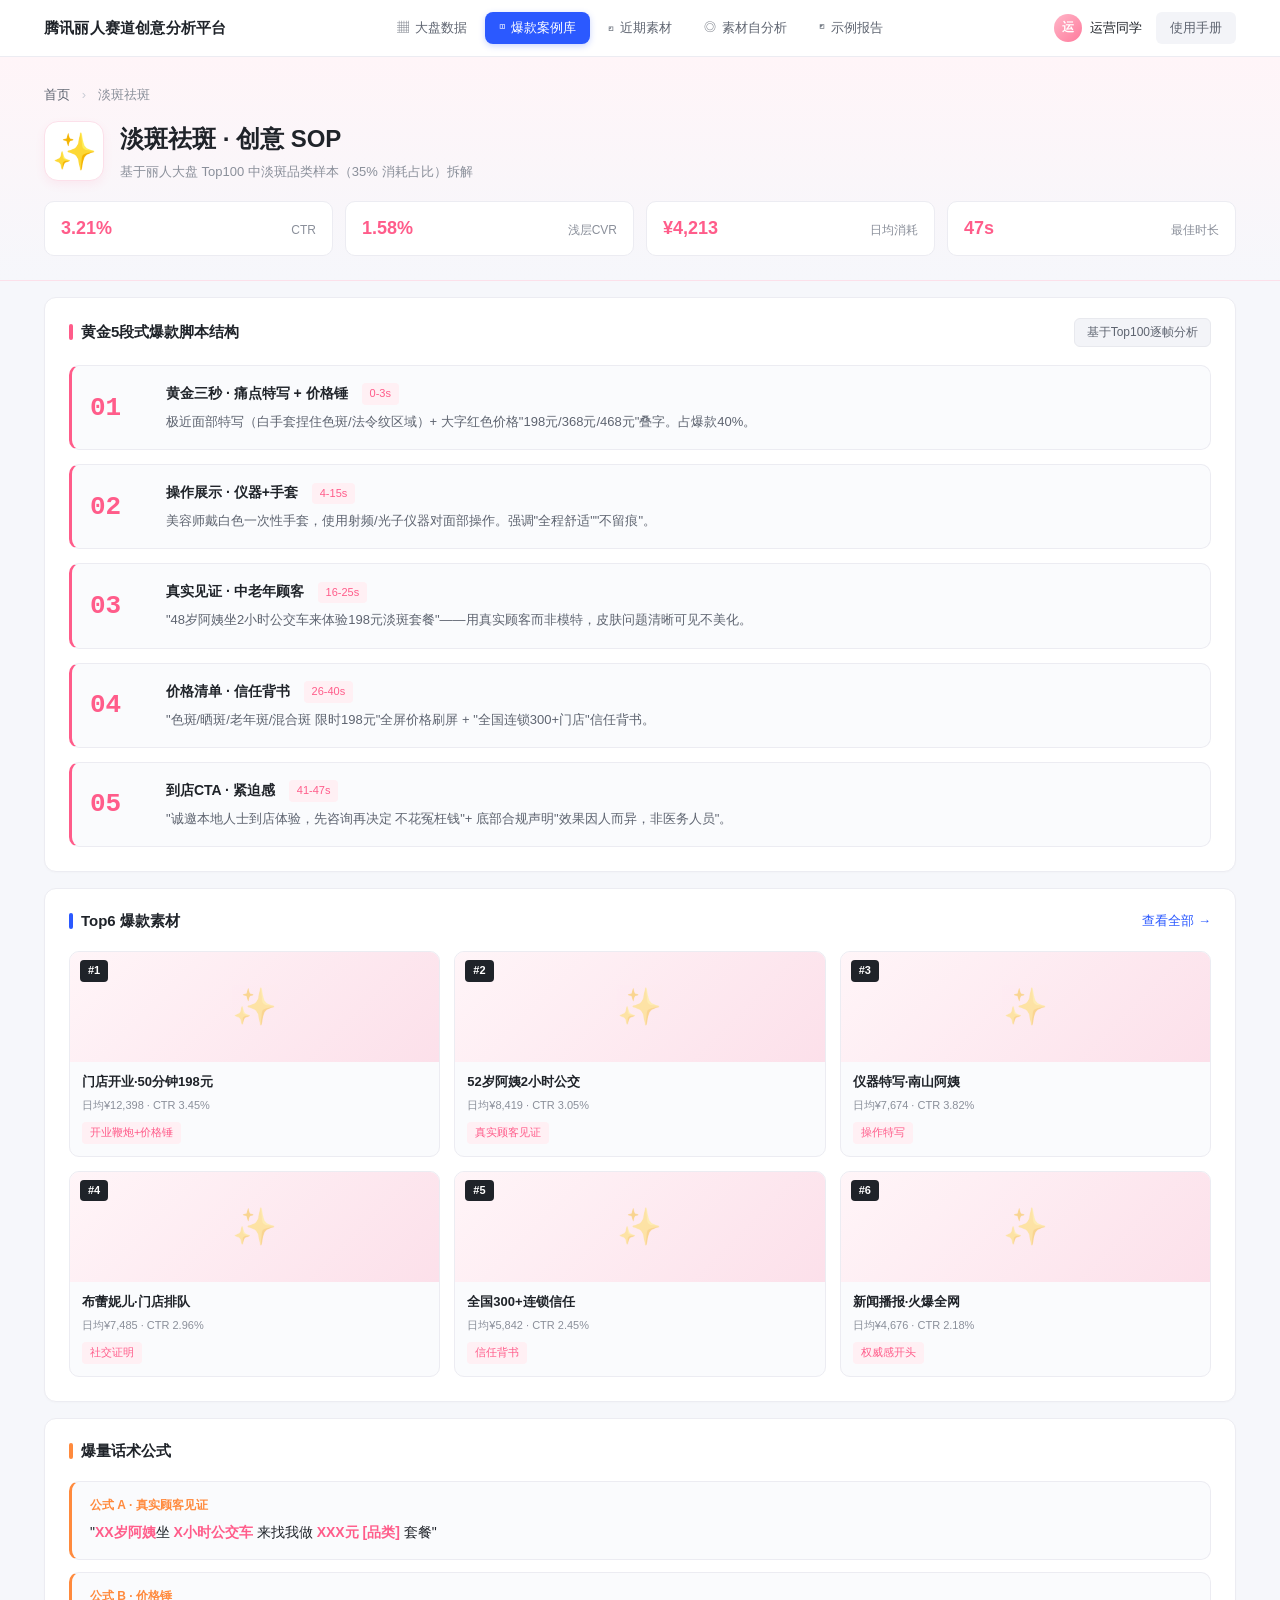
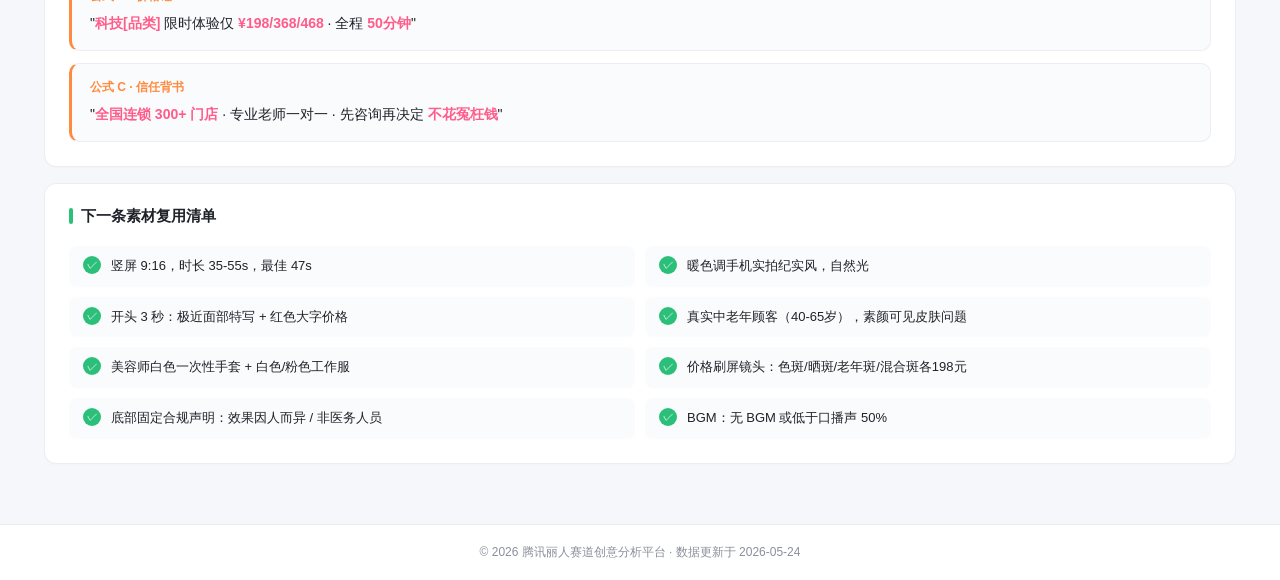
==== category.html @ 3fe84f32 "first commit: 丽人创意SOP v1" ====
<!DOCTYPE html>
<html lang="zh-CN">
<head>
<meta charset="UTF-8" />
<meta name="viewport" content="width=device-width,initial-scale=1.0" />
<title>品类SOP详情｜腾讯丽人赛道创意分析平台</title>
<link rel="stylesheet" href="styles.css" />
</head>
<body>

<!-- 顶部导航（与 index.html 一致） -->
<header class="topbar">
  <div class="topbar-inner">
    <div class="brand">腾讯丽人赛道创意分析平台</div>
    <nav class="topnav">
      <a href="index.html#/dashboard" class="nav-item"><span class="nav-icon">▦</span>大盘数据</a>
      <a href="index.html#/case" class="nav-item active"><span class="nav-icon">◫</span>爆款案例库</a>
      <a href="index.html#/trend" class="nav-item"><span class="nav-icon">◰</span>近期素材</a>
      <a href="index.html#/diagnose" class="nav-item"><span class="nav-icon">◎</span>素材自分析</a>
      <a href="index.html#/report" class="nav-item"><span class="nav-icon">◩</span>示例报告</a>
    </nav>
    <div class="topright">
      <div class="user">
        <span class="avatar">运</span>
        <span class="username">运营同学</span>
      </div>
      <a href="index.html#/manual" class="btn-manual">使用手册</a>
    </div>
  </div>
</header>

<!-- 面包屑 + 品类大标题 -->
<section class="cat-detail-head">
  <div class="container">
    <div class="cat-crumb">
      <a href="index.html#/home">首页</a>
      <span class="crumb-arrow">›</span>
      <span id="catName">淡斑祛斑</span>
    </div>
    <div class="cat-detail-title-row">
      <div class="cat-detail-emoji" id="catEmoji">✨</div>
      <div>
        <h1 class="cat-detail-title" id="catTitle">淡斑祛斑 · 创意 SOP</h1>
        <p class="cat-detail-sub" id="catSub">基于丽人大盘 Top100 中淡斑品类样本（35% 消耗占比）拆解</p>
      </div>
    </div>
    <div class="cat-detail-stats">
      <div class="cat-detail-stat"><span class="cds-num" id="statCTR">3.21%</span><span class="cds-lbl">CTR</span></div>
      <div class="cat-detail-stat"><span class="cds-num" id="statCVR">1.58%</span><span class="cds-lbl">浅层CVR</span></div>
      <div class="cat-detail-stat"><span class="cds-num" id="statCost">¥4,213</span><span class="cds-lbl">日均消耗</span></div>
      <div class="cat-detail-stat"><span class="cds-num" id="statTime">47s</span><span class="cds-lbl">最佳时长</span></div>
    </div>
  </div>
</section>

<main class="container main-area">
  <!-- 黄金5段式 SOP -->
  <div class="panel">
    <div class="panel-head">
      <div class="panel-title"><span class="dot pink-dot"></span>黄金5段式爆款脚本结构</div>
      <div class="date-range light">基于Top100逐帧分析</div>
    </div>
    <div class="sop-step-list">
      <div class="sop-step">
        <div class="sop-step-no">01</div>
        <div class="sop-step-body">
          <div class="sop-step-title">黄金三秒 · 痛点特写 + 价格锤</div>
          <div class="sop-step-time">0-3s</div>
          <div class="sop-step-desc">极近面部特写（白手套捏住色斑/法令纹区域）+ 大字红色价格"198元/368元/468元"叠字。占爆款40%。</div>
        </div>
      </div>
      <div class="sop-step">
        <div class="sop-step-no">02</div>
        <div class="sop-step-body">
          <div class="sop-step-title">操作展示 · 仪器+手套</div>
          <div class="sop-step-time">4-15s</div>
          <div class="sop-step-desc">美容师戴白色一次性手套，使用射频/光子仪器对面部操作。强调"全程舒适""不留痕"。</div>
        </div>
      </div>
      <div class="sop-step">
        <div class="sop-step-no">03</div>
        <div class="sop-step-body">
          <div class="sop-step-title">真实见证 · 中老年顾客</div>
          <div class="sop-step-time">16-25s</div>
          <div class="sop-step-desc">"48岁阿姨坐2小时公交车来体验198元淡斑套餐"——用真实顾客而非模特，皮肤问题清晰可见不美化。</div>
        </div>
      </div>
      <div class="sop-step">
        <div class="sop-step-no">04</div>
        <div class="sop-step-body">
          <div class="sop-step-title">价格清单 · 信任背书</div>
          <div class="sop-step-time">26-40s</div>
          <div class="sop-step-desc">"色斑/晒斑/老年斑/混合斑 限时198元"全屏价格刷屏 + "全国连锁300+门店"信任背书。</div>
        </div>
      </div>
      <div class="sop-step">
        <div class="sop-step-no">05</div>
        <div class="sop-step-body">
          <div class="sop-step-title">到店CTA · 紧迫感</div>
          <div class="sop-step-time">41-47s</div>
          <div class="sop-step-desc">"诚邀本地人士到店体验，先咨询再决定 不花冤枉钱"+ 底部合规声明"效果因人而异，非医务人员"。</div>
        </div>
      </div>
    </div>
  </div>

  <!-- Top6 爆款素材 -->
  <div class="panel">
    <div class="panel-head">
      <div class="panel-title"><span class="dot blue-dot"></span>Top6 爆款素材</div>
      <a href="#" class="link-more">查看全部 →</a>
    </div>
    <div class="topvid-grid">
      <div class="topvid-card">
        <div class="topvid-thumb"><span class="topvid-rank">#1</span><span class="topvid-emoji">✨</span></div>
        <div class="topvid-name">门店开业·50分钟198元</div>
        <div class="topvid-meta">日均¥12,398 · CTR 3.45%</div>
        <div class="topvid-tag">开业鞭炮+价格锤</div>
      </div>
      <div class="topvid-card">
        <div class="topvid-thumb"><span class="topvid-rank">#2</span><span class="topvid-emoji">✨</span></div>
        <div class="topvid-name">52岁阿姨2小时公交</div>
        <div class="topvid-meta">日均¥8,419 · CTR 3.05%</div>
        <div class="topvid-tag">真实顾客见证</div>
      </div>
      <div class="topvid-card">
        <div class="topvid-thumb"><span class="topvid-rank">#3</span><span class="topvid-emoji">✨</span></div>
        <div class="topvid-name">仪器特写·南山阿姨</div>
        <div class="topvid-meta">日均¥7,674 · CTR 3.82%</div>
        <div class="topvid-tag">操作特写</div>
      </div>
      <div class="topvid-card">
        <div class="topvid-thumb"><span class="topvid-rank">#4</span><span class="topvid-emoji">✨</span></div>
        <div class="topvid-name">布蕾妮儿·门店排队</div>
        <div class="topvid-meta">日均¥7,485 · CTR 2.96%</div>
        <div class="topvid-tag">社交证明</div>
      </div>
      <div class="topvid-card">
        <div class="topvid-thumb"><span class="topvid-rank">#5</span><span class="topvid-emoji">✨</span></div>
        <div class="topvid-name">全国300+连锁信任</div>
        <div class="topvid-meta">日均¥5,842 · CTR 2.45%</div>
        <div class="topvid-tag">信任背书</div>
      </div>
      <div class="topvid-card">
        <div class="topvid-thumb"><span class="topvid-rank">#6</span><span class="topvid-emoji">✨</span></div>
        <div class="topvid-name">新闻播报·火爆全网</div>
        <div class="topvid-meta">日均¥4,676 · CTR 2.18%</div>
        <div class="topvid-tag">权威感开头</div>
      </div>
    </div>
  </div>

  <!-- 爆量话术公式 -->
  <div class="panel">
    <div class="panel-head">
      <div class="panel-title"><span class="dot orange-dot"></span>爆量话术公式</div>
    </div>
    <div class="formula-grid">
      <div class="formula-card">
        <div class="formula-label">公式 A · 真实顾客见证</div>
        <div class="formula-text">"<b>XX岁阿姨</b>坐 <b>X小时公交车</b> 来找我做 <b>XXX元 [品类]</b> 套餐"</div>
      </div>
      <div class="formula-card">
        <div class="formula-label">公式 B · 价格锤</div>
        <div class="formula-text">"<b>科技[品类]</b> 限时体验仅 <b>¥198/368/468</b> · 全程 <b>50分钟</b>"</div>
      </div>
      <div class="formula-card">
        <div class="formula-label">公式 C · 信任背书</div>
        <div class="formula-text">"<b>全国连锁 300+ 门店</b> · 专业老师一对一 · 先咨询再决定 <b>不花冤枉钱</b>"</div>
      </div>
    </div>
  </div>

  <!-- 复用清单 -->
  <div class="panel">
    <div class="panel-head">
      <div class="panel-title"><span class="dot green-dot"></span>下一条素材复用清单</div>
    </div>
    <div class="checklist">
      <div class="check-item"><span class="check-mark">✓</span>竖屏 9:16，时长 35-55s，最佳 47s</div>
      <div class="check-item"><span class="check-mark">✓</span>暖色调手机实拍纪实风，自然光</div>
      <div class="check-item"><span class="check-mark">✓</span>开头 3 秒：极近面部特写 + 红色大字价格</div>
      <div class="check-item"><span class="check-mark">✓</span>真实中老年顾客（40-65岁），素颜可见皮肤问题</div>
      <div class="check-item"><span class="check-mark">✓</span>美容师白色一次性手套 + 白色/粉色工作服</div>
      <div class="check-item"><span class="check-mark">✓</span>价格刷屏镜头：色斑/晒斑/老年斑/混合斑各198元</div>
      <div class="check-item"><span class="check-mark">✓</span>底部固定合规声明：效果因人而异 / 非医务人员</div>
      <div class="check-item"><span class="check-mark">✓</span>BGM：无 BGM 或低于口播声 50%</div>
    </div>
  </div>
</main>

<footer class="footer">
  <div class="container">© 2026 腾讯丽人赛道创意分析平台 · 数据更新于 2026-05-24</div>
</footer>

<script>
// 根据 ?cat= 渲染品类信息
const CATS = {
  '淡斑': { emoji:'✨', name:'淡斑祛斑', sub:'基于丽人大盘 Top100 中淡斑品类样本（35% 消耗占比）拆解', ctr:'3.21%', cvr:'1.58%', cost:'¥4,213', time:'47s' },
  '淡皱': { emoji:'◐', name:'抗衰淡皱', sub:'基于丽人大盘 Top100 中淡皱品类样本（30% 消耗占比）拆解', ctr:'2.96%', cvr:'1.42%', cost:'¥5,128', time:'45s' },
  '眼袋': { emoji:'◉', name:'淡化眼袋', sub:'基于丽人大盘 Top100 中眼袋品类样本（20% 消耗占比）拆解', ctr:'3.82%', cvr:'1.65%', cost:'¥7,674', time:'42s' },
  '纹眉': { emoji:'✎', name:'纹眉纹绣', sub:'基于丽人大盘 Top100 中纹眉品类样本（10% 消耗占比）拆解', ctr:'2.45%', cvr:'1.21%', cost:'¥2,816', time:'38s' },
  '美发': { emoji:'✂', name:'美发美甲', sub:'基于丽人大盘 Top100 中美发美甲品类样本拆解', ctr:'2.18%', cvr:'0.94%', cost:'¥1,983', time:'40s' },
  'SPA':  { emoji:'✦', name:'美容SPA',  sub:'基于丽人大盘 Top100 中SPA品类样本拆解', ctr:'2.62%', cvr:'1.18%', cost:'¥2,471', time:'46s' },
};
const cat = new URLSearchParams(location.search).get('cat') || '淡斑';
const c = CATS[cat] || CATS['淡斑'];
document.getElementById('catName').textContent = c.name;
document.getElementById('catEmoji').textContent = c.emoji;
document.getElementById('catTitle').textContent = `${c.name} · 创意 SOP`;
document.getElementById('catSub').textContent = c.sub;
document.getElementById('statCTR').textContent = c.ctr;
document.getElementById('statCVR').textContent = c.cvr;
document.getElementById('statCost').textContent = c.cost;
document.getElementById('statTime').textContent = c.time;
document.title = `${c.name} SOP｜腾讯丽人赛道创意分析平台`;
</script>
</body>
</html>
---- styles.css ----
/* ========== 基础 ========== */
* { box-sizing: border-box; margin: 0; padding: 0; }
html, body { height: 100%; }
body {
  font-family: -apple-system, "PingFang SC", "Microsoft YaHei", "Helvetica Neue", Arial, sans-serif;
  background: #f6f7fb;
  color: #1f2329;
  font-size: 14px;
  line-height: 1.6;
  -webkit-font-smoothing: antialiased;
}
a { color: inherit; text-decoration: none; }
button { font-family: inherit; cursor: pointer; border: none; background: none; }
input, select, textarea { font-family: inherit; font-size: 14px; }

.container { max-width: 1240px; margin: 0 auto; padding: 0 24px; }
.hidden { display: none !important; }

/* ========== 页面切换 ========== */
.page { display: none; animation: pageIn .25s ease; }
.page.active { display: block; }
@keyframes pageIn {
  from { opacity: 0; transform: translateY(6px); }
  to   { opacity: 1; transform: translateY(0); }
}

/* ========== 顶部导航 ========== */
.topbar {
  background: #ffffff;
  border-bottom: 1px solid #ececf2;
  position: sticky;
  top: 0;
  z-index: 50;
}
.topbar-inner {
  max-width: 1240px;
  margin: 0 auto;
  padding: 0 24px;
  height: 56px;
  display: flex;
  align-items: center;
  gap: 32px;
}
.brand {
  font-size: 15px;
  font-weight: 600;
  color: #1f2329;
  letter-spacing: 0.2px;
  flex-shrink: 0;
}
.topnav {
  display: flex;
  gap: 4px;
  flex: 1;
  justify-content: center;
}
.nav-item {
  display: inline-flex;
  align-items: center;
  gap: 6px;
  padding: 6px 14px;
  font-size: 13px;
  color: #5e6470;
  border-radius: 8px;
  transition: all 0.15s;
}
.nav-item:hover { background: #f3f4f8; color: #1f2329; }
.nav-item.active {
  background: #2b59ff;
  color: #fff;
  box-shadow: 0 2px 6px rgba(43,89,255,0.25);
}
.nav-icon { font-size: 12px; opacity: 0.85; }
.topright { display: flex; align-items: center; gap: 14px; flex-shrink: 0; }
.user { display: flex; align-items: center; gap: 8px; }
.avatar {
  width: 28px; height: 28px;
  background: linear-gradient(135deg,#ffb6c8,#ff7a9c);
  color: #fff;
  border-radius: 50%;
  display: inline-flex;
  align-items: center;
  justify-content: center;
  font-size: 12px;
  font-weight: 600;
}
.username { font-size: 13px; color: #1f2329; }
.btn-manual {
  padding: 6px 14px;
  font-size: 13px;
  background: #f3f4f8;
  border-radius: 6px;
  color: #5e6470;
}
.btn-manual:hover { background: #e9eaf0; }

/* ========== 页面标题 + 行业Tab ========== */
.page-head {
  background: #f6f7fb;
  padding: 28px 0 16px;
}
.page-head .container { display: flex; justify-content: space-between; align-items: center; flex-wrap: wrap; gap: 16px; }
.page-title {
  font-size: 22px;
  font-weight: 600;
  color: #1f2329;
}
.industry-tabs { display: flex; gap: 6px; flex-wrap: wrap; }
.ind-tab {
  padding: 6px 16px;
  font-size: 13px;
  background: #fff;
  border: 1px solid #e8e9ee;
  border-radius: 8px;
  color: #5e6470;
  transition: all 0.15s;
}
.ind-tab:hover { border-color: #ff5c8a; color: #ff5c8a; }
.ind-tab.active {
  background: linear-gradient(135deg,#ff5c8a,#ff7a9c);
  color: #fff;
  border-color: transparent;
  box-shadow: 0 2px 8px rgba(255,92,138,0.25);
}

/* ========== 主区域 ========== */
.main-area { padding-bottom: 60px; }

/* ========== Panel ========== */
.panel {
  background: #fff;
  border-radius: 12px;
  padding: 20px 24px 24px;
  margin-top: 16px;
  box-shadow: 0 1px 2px rgba(0,0,0,0.02);
  border: 1px solid #ececf2;
}
.panel-head {
  display: flex;
  align-items: center;
  justify-content: space-between;
  margin-bottom: 18px;
  flex-wrap: wrap;
  gap: 12px;
}
.panel-head.pink {
  margin: -20px -24px 18px;
  padding: 14px 24px;
  background: linear-gradient(90deg, #fff5f8 0%, #fff 60%);
  border-bottom: 1px solid #fce0ea;
  border-radius: 12px 12px 0 0;
}
.panel-title {
  font-size: 15px;
  font-weight: 600;
  color: #1f2329;
  display: inline-flex;
  align-items: center;
  gap: 8px;
}
.dot {
  display: inline-block;
  width: 4px;
  height: 16px;
  border-radius: 2px;
}
.pink-dot { background: #ff5c8a; }
.blue-dot { background: #2b59ff; }
.orange-dot { background: #ff8a3d; }
.purple-dot { background: #8a5cff; }
.green-dot { background: #2bbf7a; }

.date-range {
  font-size: 12px;
  background: #fff0f4;
  color: #ff5c8a;
  padding: 4px 12px;
  border-radius: 6px;
  border: 1px solid #fcd5e0;
}
.date-range.light {
  background: #f3f4f8;
  color: #5e6470;
  border-color: #e8e9ee;
}
.link-more { font-size: 13px; color: #2b59ff; }
.link-more:hover { text-decoration: underline; }

/* ========== 子Tab ========== */
.sub-tabs {
  display: flex;
  align-items: center;
  flex-wrap: wrap;
  gap: 8px;
  padding: 12px 14px;
  background: #f7f8fc;
  border-radius: 10px;
  margin-bottom: 18px;
}
.sub-tab-label {
  font-size: 13px;
  color: #5e6470;
  margin-right: 8px;
  display: inline-flex;
  align-items: center;
  gap: 4px;
}
.sub-tab-label::before { content: "▤"; opacity: 0.5; }
.sub-tab {
  padding: 5px 14px;
  font-size: 12px;
  background: #fff;
  border: 1px solid #e8e9ee;
  border-radius: 6px;
  color: #5e6470;
}
.sub-tab:hover { border-color: #2b59ff; color: #2b59ff; }
.sub-tab.active {
  background: #fff;
  border-color: #2b59ff;
  color: #2b59ff;
  font-weight: 500;
}

/* ========== KPI 卡 ========== */
.kpi-grid {
  display: grid;
  grid-template-columns: repeat(4,1fr);
  gap: 14px;
  margin-bottom: 14px;
}
.kpi-card {
  background: #fff;
  border: 1px solid #ececf2;
  border-radius: 10px;
  padding: 18px 18px 16px;
  position: relative;
  overflow: hidden;
}
.kpi-card::before {
  content: "";
  position: absolute;
  top: 0; left: 0; right: 0;
  height: 3px;
}
.top-pink::before { background: linear-gradient(90deg,#ff5c8a,#ffb6c8); }
.top-green::before { background: linear-gradient(90deg,#2bbf7a,#7ee2b1); }
.top-purple::before { background: linear-gradient(90deg,#8a5cff,#c4a8ff); }
.top-orange::before { background: linear-gradient(90deg,#ff8a3d,#ffc599); }
.kpi-head {
  display: flex;
  justify-content: space-between;
  align-items: center;
  margin-bottom: 10px;
}
.kpi-label { font-size: 13px; color: #5e6470; }
.kpi-icon { color: #b8bcc7; font-size: 14px; }
.kpi-value {
  font-size: 28px;
  font-weight: 700;
  color: #1f2329;
  line-height: 1.2;
}
.kpi-unit {
  font-size: 14px;
  font-weight: 500;
  color: #8a8f9a;
  margin-left: 4px;
}
.kpi-foot {
  margin-top: 6px;
  font-size: 12px;
  color: #8a8f9a;
}

/* ========== 次级信息卡 ========== */
.info-grid {
  display: grid;
  grid-template-columns: repeat(4,1fr);
  gap: 14px;
}
.info-card {
  background: #fafbfd;
  border: 1px solid #ececf2;
  border-radius: 10px;
  padding: 14px;
  display: flex;
  align-items: center;
  gap: 12px;
}
.info-icon {
  width: 36px; height: 36px;
  border-radius: 8px;
  display: inline-flex;
  align-items: center;
  justify-content: center;
  font-size: 16px;
  color: #fff;
  flex-shrink: 0;
}
.pink-bg { background: linear-gradient(135deg,#ff5c8a,#ff8aa8); }
.blue-bg { background: linear-gradient(135deg,#2b59ff,#5c82ff); }
.green-bg { background: linear-gradient(135deg,#2bbf7a,#5cd99a); }
.purple-bg { background: linear-gradient(135deg,#8a5cff,#b08aff); }
.info-text { flex: 1; min-width: 0; }
.info-label { font-size: 12px; color: #8a8f9a; margin-bottom: 2px; }
.info-value { font-size: 14px; font-weight: 600; color: #1f2329; }

/* ========== 黄金三秒条形 ========== */
.seg-toggle { display: flex; gap: 4px; background: #f3f4f8; padding: 3px; border-radius: 8px; }
.seg {
  padding: 5px 14px;
  font-size: 12px;
  border-radius: 6px;
  color: #5e6470;
}
.seg.active { background: #fff; color: #2b59ff; font-weight: 500; box-shadow: 0 1px 2px rgba(0,0,0,0.04); }

.bar-list { display: flex; flex-direction: column; gap: 14px; padding: 4px 0; }
.bar-row {
  display: grid;
  grid-template-columns: 160px 1fr 60px;
  align-items: center;
  gap: 14px;
}
.bar-label { font-size: 13px; color: #1f2329; }
.bar-track {
  height: 10px;
  background: #f3f4f8;
  border-radius: 5px;
  overflow: hidden;
}
.bar-fill { height: 100%; border-radius: 5px; }
.pink-fill { background: linear-gradient(90deg,#ff5c8a,#ffb6c8); }
.blue-fill { background: linear-gradient(90deg,#2b59ff,#5c82ff); }
.orange-fill { background: linear-gradient(90deg,#ff8a3d,#ffc599); }
.purple-fill { background: linear-gradient(90deg,#8a5cff,#b08aff); }
.green-fill { background: linear-gradient(90deg,#2bbf7a,#5cd99a); }
.bar-num { font-size: 13px; font-weight: 600; color: #1f2329; text-align: right; }

/* ========== 分品类卡片 ========== */
.cat-grid {
  display: grid;
  grid-template-columns: repeat(3,1fr);
  gap: 16px;
}
.cat-card {
  background: #fff;
  border: 1px solid #ececf2;
  border-radius: 10px;
  padding: 18px;
  transition: all 0.2s;
  display: flex;
  flex-direction: column;
  gap: 6px;
}
.cat-card:hover {
  border-color: #ff5c8a;
  transform: translateY(-2px);
  box-shadow: 0 4px 12px rgba(255,92,138,0.12);
}
.cat-emoji { font-size: 24px; margin-bottom: 4px; }
.cat-name { font-size: 16px; font-weight: 600; color: #1f2329; }
.cat-sub { font-size: 12px; color: #8a8f9a; margin-bottom: 10px; }
.cat-metrics {
  display: grid;
  grid-template-columns: repeat(3,1fr);
  gap: 8px;
  padding: 10px;
  background: #fafbfd;
  border-radius: 8px;
  margin-bottom: 10px;
}
.cat-metrics > div { text-align: center; }
.m-num { font-size: 14px; font-weight: 700; color: #1f2329; }
.m-label { font-size: 11px; color: #8a8f9a; margin-top: 2px; }
.cat-cta {
  font-size: 13px;
  color: #2b59ff;
  font-weight: 500;
  margin-top: auto;
}

/* ========== 趋势卡 ========== */
.trend-grid {
  display: grid;
  grid-template-columns: repeat(4,1fr);
  gap: 14px;
}
.trend-card {
  background: #fafbfd;
  border: 1px solid #ececf2;
  border-radius: 10px;
  padding: 14px;
}
.trend-card.hot { background: linear-gradient(180deg,#fff5f8,#fff); border-color: #fce0ea; }
.trend-card.down { background: #fafbfd; }
.trend-tag {
  display: inline-block;
  font-size: 11px;
  padding: 2px 8px;
  border-radius: 4px;
  margin-bottom: 8px;
  font-weight: 500;
}
.pink-tag { background: #ffe4ed; color: #ff5c8a; }
.green-tag { background: #e1f7ec; color: #2bbf7a; }
.gray-tag { background: #f0f1f5; color: #8a8f9a; }
.trend-name { font-size: 14px; font-weight: 600; color: #1f2329; margin-bottom: 4px; }
.trend-desc { font-size: 12px; color: #5e6470; line-height: 1.5; }

/* ========== 表单 ========== */
.diag-form { display: flex; flex-direction: column; gap: 14px; }
.form-row { display: flex; flex-direction: column; gap: 6px; }
.form-row.two { display: grid; grid-template-columns: 1fr 1fr; gap: 14px; }
.form-row.four { display: grid; grid-template-columns: repeat(4,1fr); gap: 14px; }
.form-row label {
  font-size: 13px;
  color: #5e6470;
}
.form-row input,
.form-row select,
.form-row textarea {
  background: #fafbfd;
  border: 1px solid #e8e9ee;
  border-radius: 8px;
  padding: 9px 12px;
  color: #1f2329;
  outline: none;
  transition: all 0.15s;
}
.form-row input:focus,
.form-row select:focus,
.form-row textarea:focus {
  background: #fff;
  border-color: #2b59ff;
  box-shadow: 0 0 0 3px rgba(43,89,255,0.08);
}
.form-actions { display: flex; gap: 10px; margin-top: 4px; }
.btn-primary {
  padding: 9px 22px;
  background: linear-gradient(135deg,#ff5c8a,#ff7a9c);
  color: #fff;
  border-radius: 8px;
  font-size: 13px;
  font-weight: 500;
  box-shadow: 0 2px 8px rgba(255,92,138,0.25);
}
.btn-primary:hover { transform: translateY(-1px); box-shadow: 0 4px 12px rgba(255,92,138,0.35); }
.btn-ghost {
  padding: 9px 22px;
  background: #f3f4f8;
  color: #5e6470;
  border-radius: 8px;
  font-size: 13px;
}
.btn-ghost:hover { background: #e9eaf0; }

.diag-result {
  margin-top: 18px;
  background: #fafbfd;
  border: 1px solid #ececf2;
  border-radius: 10px;
  padding: 18px;
}
.diag-head {
  font-size: 14px;
  font-weight: 600;
  color: #1f2329;
  margin-bottom: 14px;
}
.diag-body { display: grid; grid-template-columns: repeat(3,1fr); gap: 14px; }
.diag-block {
  background: #fff;
  border-radius: 8px;
  padding: 14px;
  border: 1px solid #ececf2;
}
.diag-block-title { font-size: 13px; font-weight: 600; color: #1f2329; margin-bottom: 6px; }
.diag-block-content { font-size: 13px; color: #5e6470; line-height: 1.6; }

/* ========== 报告卡 ========== */
.report-card {
  background: #fafbfd;
  border: 1px solid #ececf2;
  border-radius: 10px;
  padding: 18px;
}
.report-head { margin-bottom: 14px; }
.report-name { font-size: 15px; font-weight: 600; color: #1f2329; }
.report-meta { font-size: 12px; color: #8a8f9a; margin-top: 4px; }
.report-grid { display: grid; grid-template-columns: repeat(2,1fr); gap: 12px; }
.rg-item {
  background: #fff;
  border-radius: 8px;
  padding: 12px 14px;
  border: 1px solid #ececf2;
}
.rg-label { font-size: 12px; color: #8a8f9a; margin-bottom: 4px; }
.rg-text { font-size: 13px; color: #1f2329; line-height: 1.6; }

/* ========== 联系 ========== */
.contact-row { display: flex; gap: 32px; flex-wrap: wrap; color: #5e6470; font-size: 13px; }

/* ========== Footer ========== */
.footer {
  border-top: 1px solid #ececf2;
  background: #fff;
  padding: 18px 0;
  text-align: center;
  color: #8a8f9a;
  font-size: 12px;
}

/* ========== 响应式 ========== */
@media (max-width: 1024px) {
  .kpi-grid, .info-grid { grid-template-columns: repeat(2,1fr); }
  .cat-grid { grid-template-columns: repeat(2,1fr); }
  .trend-grid { grid-template-columns: repeat(2,1fr); }
  .diag-body, .report-grid { grid-template-columns: 1fr; }
  .form-row.four { grid-template-columns: repeat(2,1fr); }
}
@media (max-width: 640px) {
  .topnav { display: none; }
  .kpi-grid, .info-grid, .cat-grid, .trend-grid { grid-template-columns: 1fr; }
  .form-row.two, .form-row.four { grid-template-columns: 1fr; }
  .bar-row { grid-template-columns: 110px 1fr 50px; }
}

/* ========== 使用手册页 ========== */
.manual-body { padding: 8px 4px; }
.manual-body h3 {
  font-size: 15px;
  font-weight: 600;
  color: #1f2329;
  margin-top: 18px;
  margin-bottom: 6px;
  padding-left: 10px;
  border-left: 3px solid #ff5c8a;
}
.manual-body h3:first-child { margin-top: 4px; }
.manual-body p {
  color: #5a606a;
  font-size: 13.5px;
  line-height: 1.8;
  padding-left: 13px;
}

/* ============================================================
   首页（品类Hub）& 品类详情页 样式
============================================================ */
.v3-hero {
  background: linear-gradient(135deg, #fff5f8 0%, #fafafa 100%);
  padding: 36px 0 28px;
  border-bottom: 1px solid #fce0ea;
}
.v3-hero-inner { display: flex; align-items: flex-end; justify-content: space-between; gap: 24px; flex-wrap: wrap; }
.v3-hero-tag {
  display: inline-block; padding: 3px 10px; background: #fff;
  border: 1px solid #fce0ea; color: #ff5c8a; border-radius: 12px;
  font-size: 12px; margin-bottom: 10px;
}
.v3-hero-title { font-size: 26px; font-weight: 700; color: #1f2329; margin-bottom: 8px; }
.v3-hero-desc { font-size: 13px; color: #5e6470; max-width: 540px; line-height: 1.7; }
.v3-hero-stats { display: flex; gap: 12px; flex-wrap: wrap; }
.v3-hs {
  background: #fff; border: 1px solid #ececf2; border-radius: 10px;
  padding: 10px 16px; text-align: center; min-width: 90px;
}
.v3-hs-num { display: block; font-size: 18px; font-weight: 700; color: #ff5c8a; }
.v3-hs-lbl { display: block; font-size: 11px; color: #8a8f9a; margin-top: 2px; }

.v3-tool-grid { display: grid; grid-template-columns: repeat(4,1fr); gap: 12px; }
.v3-tool {
  display: flex; align-items: center; gap: 12px;
  padding: 14px 16px; background: #fafbfd;
  border-radius: 10px; border: 1px solid #ececf2;
  transition: all 0.2s;
}
.v3-tool:hover { border-color: #2b59ff; background: #fff; transform: translateY(-2px); }
.v3-tool-ico {
  width: 36px; height: 36px;
  background: linear-gradient(135deg, #2b59ff, #5c82ff);
  color: #fff; border-radius: 8px;
  display: inline-flex; align-items: center; justify-content: center; font-size: 14px;
}
.v3-tool-txt { display: flex; flex-direction: column; gap: 2px; }
.v3-tool-txt b { font-size: 13px; font-weight: 600; color: #1f2329; }
.v3-tool-txt i { font-size: 11px; color: #8a8f9a; font-style: normal; }

@media (max-width: 1024px) {
  .v3-tool-grid { grid-template-columns: repeat(2,1fr); }
  .v3-hero-inner { flex-direction: column; align-items: flex-start; }
}

/* 品类详情页 */
.cat-detail-head {
  background: linear-gradient(180deg, #fff5f8 0%, #f6f7fb 100%);
  padding: 28px 0 24px; border-bottom: 1px solid #fce0ea;
}
.cat-crumb { font-size: 13px; color: #8a8f9a; margin-bottom: 14px; }
.cat-crumb a { color: #5e6470; }
.cat-crumb a:hover { color: #ff5c8a; }
.crumb-arrow { margin: 0 8px; color: #c8ccd5; }
.cat-detail-title-row { display: flex; align-items: center; gap: 16px; margin-bottom: 18px; }
.cat-detail-emoji {
  font-size: 36px; width: 60px; height: 60px;
  background: #fff; border-radius: 14px;
  display: inline-flex; align-items: center; justify-content: center;
  border: 1px solid #fce0ea; box-shadow: 0 4px 10px rgba(255,92,138,0.08);
}
.cat-detail-title { font-size: 24px; font-weight: 700; color: #1f2329; }
.cat-detail-sub { font-size: 13px; color: #8a8f9a; margin-top: 4px; }
.cat-detail-stats { display: grid; grid-template-columns: repeat(4,1fr); gap: 12px; }
.cat-detail-stat {
  background: #fff; border-radius: 10px;
  padding: 12px 16px; border: 1px solid #ececf2;
  display: flex; align-items: baseline; justify-content: space-between;
}
.cds-num { font-size: 18px; font-weight: 700; color: #ff5c8a; }
.cds-lbl { font-size: 12px; color: #8a8f9a; }

.sop-step-list { display: flex; flex-direction: column; gap: 14px; }
.sop-step {
  display: grid; grid-template-columns: 60px 1fr; gap: 16px;
  padding: 16px 18px; background: #fafbfd;
  border-radius: 10px; border: 1px solid #ececf2;
  border-left: 3px solid #ff5c8a;
}
.sop-step-no {
  font-size: 26px; font-weight: 700; color: #ff5c8a;
  font-family: -apple-system, "SF Mono", Menlo, monospace;
  line-height: 1; align-self: center;
}
.sop-step-title { font-size: 14px; font-weight: 600; color: #1f2329; display: inline-block; }
.sop-step-time {
  display: inline-block; margin-left: 10px; padding: 2px 8px;
  background: #fff0f4; color: #ff5c8a; border-radius: 4px;
  font-size: 11px; font-weight: 500; vertical-align: middle;
}
.sop-step-desc { font-size: 13px; color: #5e6470; line-height: 1.7; margin-top: 6px; }

.topvid-grid { display: grid; grid-template-columns: repeat(3, 1fr); gap: 14px; }
.topvid-card {
  background: #fafbfd; border-radius: 10px;
  border: 1px solid #ececf2; overflow: hidden; transition: all 0.2s;
}
.topvid-card:hover { border-color: #ff5c8a; transform: translateY(-2px); box-shadow: 0 6px 14px rgba(255,92,138,0.12); }
.topvid-thumb {
  height: 110px; background: linear-gradient(135deg, #fff5f8 0%, #fce0ea 100%);
  display: flex; align-items: center; justify-content: center; position: relative;
}
.topvid-rank {
  position: absolute; top: 8px; left: 10px;
  background: #1f2329; color: #fff;
  padding: 2px 8px; border-radius: 4px;
  font-size: 11px; font-weight: 700;
}
.topvid-emoji { font-size: 36px; opacity: 0.4; }
.topvid-name { padding: 10px 12px 4px; font-size: 13px; font-weight: 600; color: #1f2329; }
.topvid-meta { padding: 0 12px; font-size: 11px; color: #8a8f9a; }
.topvid-tag {
  margin: 8px 12px 12px; display: inline-block; padding: 2px 8px;
  background: #fff0f4; color: #ff5c8a; border-radius: 4px; font-size: 11px;
}

.formula-grid { display: flex; flex-direction: column; gap: 12px; }
.formula-card {
  background: #fafbfd; border-radius: 10px;
  padding: 14px 18px; border: 1px solid #ececf2;
  border-left: 3px solid #ff8a3d;
}
.formula-label { font-size: 12px; color: #ff8a3d; font-weight: 600; margin-bottom: 6px; }
.formula-text { font-size: 14px; color: #1f2329; line-height: 1.7; }
.formula-text b { color: #ff5c8a; font-weight: 600; }

.checklist { display: grid; grid-template-columns: 1fr 1fr; gap: 10px; }
.check-item {
  display: flex; align-items: flex-start; gap: 10px;
  font-size: 13px; color: #1f2329;
  padding: 10px 14px; background: #fafbfd; border-radius: 8px;
}
.check-mark {
  width: 18px; height: 18px; background: #2bbf7a; color: #fff;
  border-radius: 50%; display: inline-flex;
  align-items: center; justify-content: center;
  font-size: 11px; flex-shrink: 0;
}

@media (max-width: 1024px) {
  .cat-detail-stats, .topvid-grid, .checklist { grid-template-columns: repeat(2,1fr); }
}
@media (max-width: 640px) {
  .cat-detail-stats, .topvid-grid, .checklist { grid-template-columns: 1fr; }
}
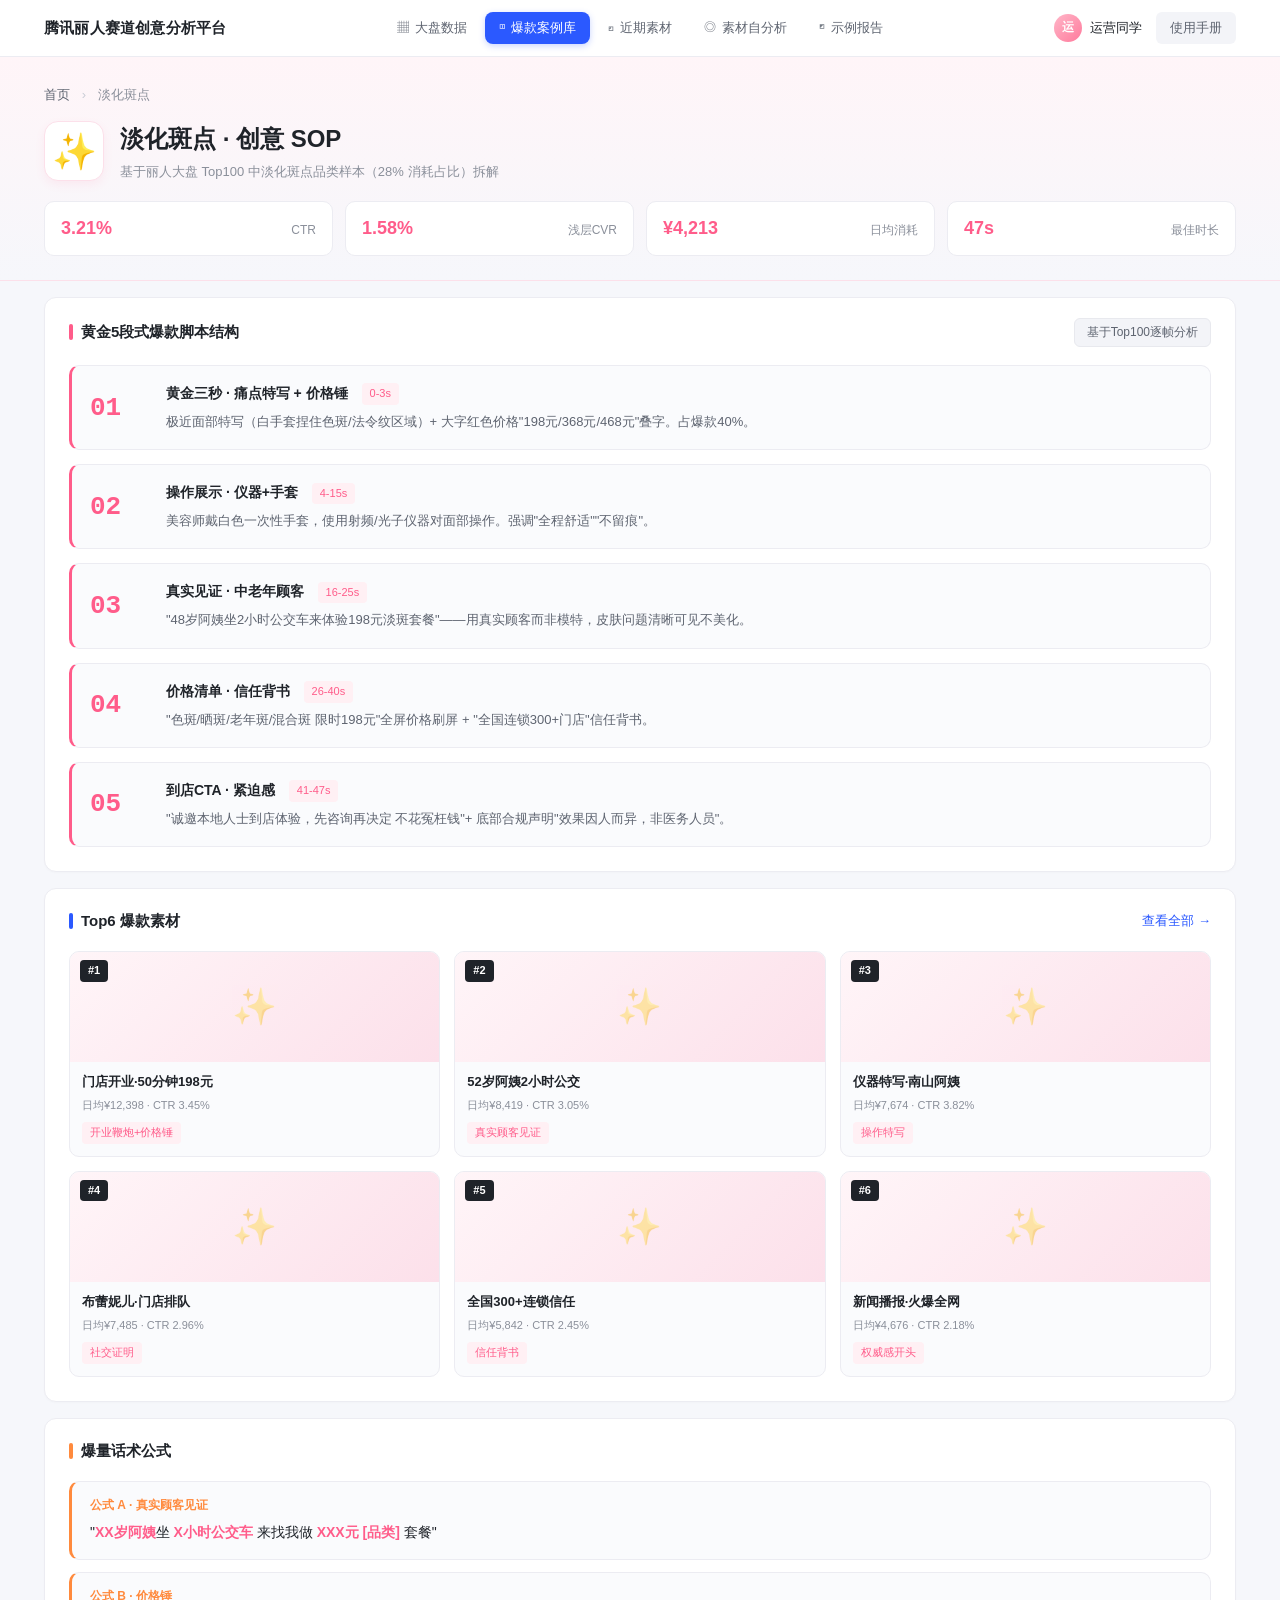
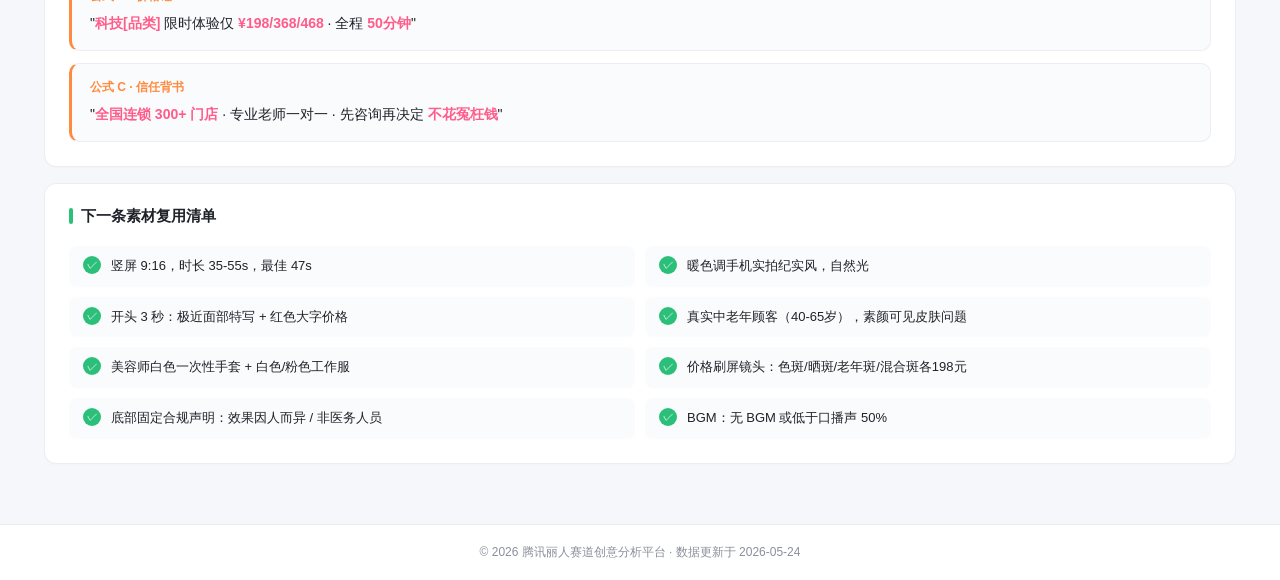
==== commit 92ea3e11: "feat: 品类调整为9大品类 - 新增妊娠纹/痘痘/按摩SPA/瑜伽健身, 改名淡化斑点&假发养发, 删除美容SPA, 重排顺序" ====
--- a/category.html
+++ b/category.html
@@ -35,13 +35,13 @@
     <div class="cat-crumb">
       <a href="index.html#/home">首页</a>
       <span class="crumb-arrow">›</span>
-      <span id="catName">淡斑祛斑</span>
+      <span id="catName">淡化斑点</span>
     </div>
     <div class="cat-detail-title-row">
       <div class="cat-detail-emoji" id="catEmoji">✨</div>
       <div>
-        <h1 class="cat-detail-title" id="catTitle">淡斑祛斑 · 创意 SOP</h1>
-        <p class="cat-detail-sub" id="catSub">基于丽人大盘 Top100 中淡斑品类样本（35% 消耗占比）拆解</p>
+        <h1 class="cat-detail-title" id="catTitle">淡化斑点 · 创意 SOP</h1>
+        <p class="cat-detail-sub" id="catSub">基于丽人大盘 Top100 中淡化斑点品类样本（28% 消耗占比）拆解</p>
       </div>
     </div>
     <div class="cat-detail-stats">
@@ -196,12 +196,18 @@
 <script>
 // 根据 ?cat= 渲染品类信息
 const CATS = {
-  '淡斑': { emoji:'✨', name:'淡斑祛斑', sub:'基于丽人大盘 Top100 中淡斑品类样本（35% 消耗占比）拆解', ctr:'3.21%', cvr:'1.58%', cost:'¥4,213', time:'47s' },
-  '淡皱': { emoji:'◐', name:'抗衰淡皱', sub:'基于丽人大盘 Top100 中淡皱品类样本（30% 消耗占比）拆解', ctr:'2.96%', cvr:'1.42%', cost:'¥5,128', time:'45s' },
-  '眼袋': { emoji:'◉', name:'淡化眼袋', sub:'基于丽人大盘 Top100 中眼袋品类样本（20% 消耗占比）拆解', ctr:'3.82%', cvr:'1.65%', cost:'¥7,674', time:'42s' },
-  '纹眉': { emoji:'✎', name:'纹眉纹绣', sub:'基于丽人大盘 Top100 中纹眉品类样本（10% 消耗占比）拆解', ctr:'2.45%', cvr:'1.21%', cost:'¥2,816', time:'38s' },
-  '美发': { emoji:'✂', name:'美发美甲', sub:'基于丽人大盘 Top100 中美发美甲品类样本拆解', ctr:'2.18%', cvr:'0.94%', cost:'¥1,983', time:'40s' },
-  'SPA':  { emoji:'✦', name:'美容SPA',  sub:'基于丽人大盘 Top100 中SPA品类样本拆解', ctr:'2.62%', cvr:'1.18%', cost:'¥2,471', time:'46s' },
+  '淡斑':   { emoji:'✨', name:'淡化斑点',   sub:'基于丽人大盘 Top100 中淡化斑点品类样本（28% 消耗占比）拆解', ctr:'3.21%', cvr:'1.58%', cost:'¥4,213', time:'47s' },
+  '眼袋':   { emoji:'◉', name:'淡化眼袋',   sub:'基于丽人大盘 Top100 中眼袋品类样本（18% 消耗占比）拆解', ctr:'3.82%', cvr:'1.65%', cost:'¥7,674', time:'42s' },
+  '淡皱':   { emoji:'◐', name:'抗衰淡皱',   sub:'基于丽人大盘 Top100 中淡皱品类样本（24% 消耗占比）拆解', ctr:'2.96%', cvr:'1.42%', cost:'¥5,128', time:'45s' },
+  '纹眉':   { emoji:'✎', name:'纹眉纹绣',   sub:'基于丽人大盘 Top100 中纹眉品类样本（7% 消耗占比）拆解', ctr:'2.45%', cvr:'1.21%', cost:'¥2,816', time:'38s' },
+  '假发':   { emoji:'✂', name:'假发养发',   sub:'基于丽人大盘 Top100 中假发养发品类样本（6% 消耗占比）拆解', ctr:'2.35%', cvr:'1.05%', cost:'¥2,180', time:'40s' },
+  '妊娠纹': { emoji:'◑', name:'淡化妊娠纹', sub:'基于丽人大盘 Top100 中妊娠纹品类样本（5% 消耗占比）拆解', ctr:'2.32%', cvr:'1.15%', cost:'¥3,256', time:'44s' },
+  '痘痘':   { emoji:'◔', name:'淡化痘痘',   sub:'基于丽人大盘 Top100 中痘痘品类样本（6% 消耗占比）拆解', ctr:'3.05%', cvr:'1.08%', cost:'¥2,985', time:'41s' },
+  '按摩':   { emoji:'✦', name:'按摩SPA',    sub:'基于丽人大盘 Top100 中按摩SPA品类样本（4% 消耗占比）拆解', ctr:'2.42%', cvr:'1.05%', cost:'¥2,150', time:'43s' },
+  '瑜伽':   { emoji:'⟁', name:'瑜伽健身',   sub:'基于丽人大盘 Top100 中瑜伽健身品类样本（2% 消耗占比）拆解', ctr:'2.08%', cvr:'0.82%', cost:'¥1,720', time:'40s' },
+  // 兼容旧链接
+  '美发':   { emoji:'✂', name:'假发养发',   sub:'基于丽人大盘 Top100 中假发养发品类样本（6% 消耗占比）拆解', ctr:'2.35%', cvr:'1.05%', cost:'¥2,180', time:'40s' },
+  'SPA':    { emoji:'✦', name:'按摩SPA',    sub:'基于丽人大盘 Top100 中按摩SPA品类样本（4% 消耗占比）拆解', ctr:'2.42%', cvr:'1.05%', cost:'¥2,150', time:'43s' },
 };
 const cat = new URLSearchParams(location.search).get('cat') || '淡斑';
 const c = CATS[cat] || CATS['淡斑'];
--- a/styles.css
+++ b/styles.css
@@ -693,3 +693,91 @@
 @media (max-width: 640px) {
   .cat-detail-stats, .topvid-grid, .checklist { grid-template-columns: 1fr; }
 }
+
+/* ========== 大盘数据 - 锚点粘性导航 + 版位表格 ========== */
+.sticky-head {
+  position: sticky;
+  top: 56px;
+  z-index: 40;
+  background: #f6f7fb;
+  padding-top: 18px;
+  padding-bottom: 14px;
+  box-shadow: 0 6px 12px -8px rgba(15, 23, 42, 0.08), 0 1px 0 #ececf2;
+}
+/* 顶部哨兵：向上延伸 56px，覆盖 sticky-head 与 topbar 之间任何可能的空白
+   （即使 topbar 因滚动容器问题被滚走，这段也保持灰底，不会露出下方内容） */
+.sticky-head::before {
+  content: "";
+  position: absolute;
+  left: 0;
+  right: 0;
+  top: -56px;
+  height: 56px;
+  background: #f6f7fb;
+  pointer-events: none;
+}
+.sticky-head .page-title {
+  margin-bottom: 14px;
+}
+
+.cat-section {
+  scroll-margin-top: 140px;
+  margin-bottom: 24px;
+}
+
+.placement-table {
+  margin-top: 20px;
+  background: #fafbfd;
+  border-radius: 10px;
+  padding: 16px 18px;
+  border: 1px solid #eef0f5;
+}
+.pt-title {
+  font-size: 14px;
+  font-weight: 600;
+  color: #1f2329;
+  margin-bottom: 12px;
+}
+.placement-table table {
+  width: 100%;
+  border-collapse: collapse;
+  font-size: 13px;
+}
+.placement-table thead th {
+  text-align: left;
+  padding: 10px 12px;
+  background: #f0f2f7;
+  color: #5a6373;
+  font-weight: 600;
+  font-size: 12px;
+  border-bottom: 1px solid #e3e6ec;
+}
+.placement-table thead th:first-child { border-top-left-radius: 6px; }
+.placement-table thead th:last-child { border-top-right-radius: 6px; }
+.placement-table tbody td {
+  padding: 10px 12px;
+  border-bottom: 1px solid #eef0f5;
+  color: #2c3340;
+}
+.placement-table tbody tr:last-child td { border-bottom: none; }
+.placement-table tbody tr:hover { background: #f4f6fa; }
+.placement-table tbody td:first-child { font-weight: 500; color: #1f2329; }
+.placement-table tbody td b { color: #ed4c84; font-weight: 600; }
+
+@media (max-width: 1024px) {
+  .placement-table { overflow-x: auto; }
+  .placement-table table { min-width: 720px; }
+}
+
+/* ========== KPI 卡 - 5列变体 + 蓝色顶条 ========== */
+.kpi-grid-5 { grid-template-columns: repeat(5,1fr); }
+.kpi-grid-4 { grid-template-columns: repeat(4,1fr); }
+.top-blue::before { background: linear-gradient(90deg,#2a8eff,#7fc2ff); }
+
+@media (max-width: 1024px) {
+  .kpi-grid-5 { grid-template-columns: repeat(3,1fr); }
+  .kpi-grid-4 { grid-template-columns: repeat(2,1fr); }
+}
+@media (max-width: 640px) {
+  .kpi-grid-5, .kpi-grid-4 { grid-template-columns: 1fr; }
+}
